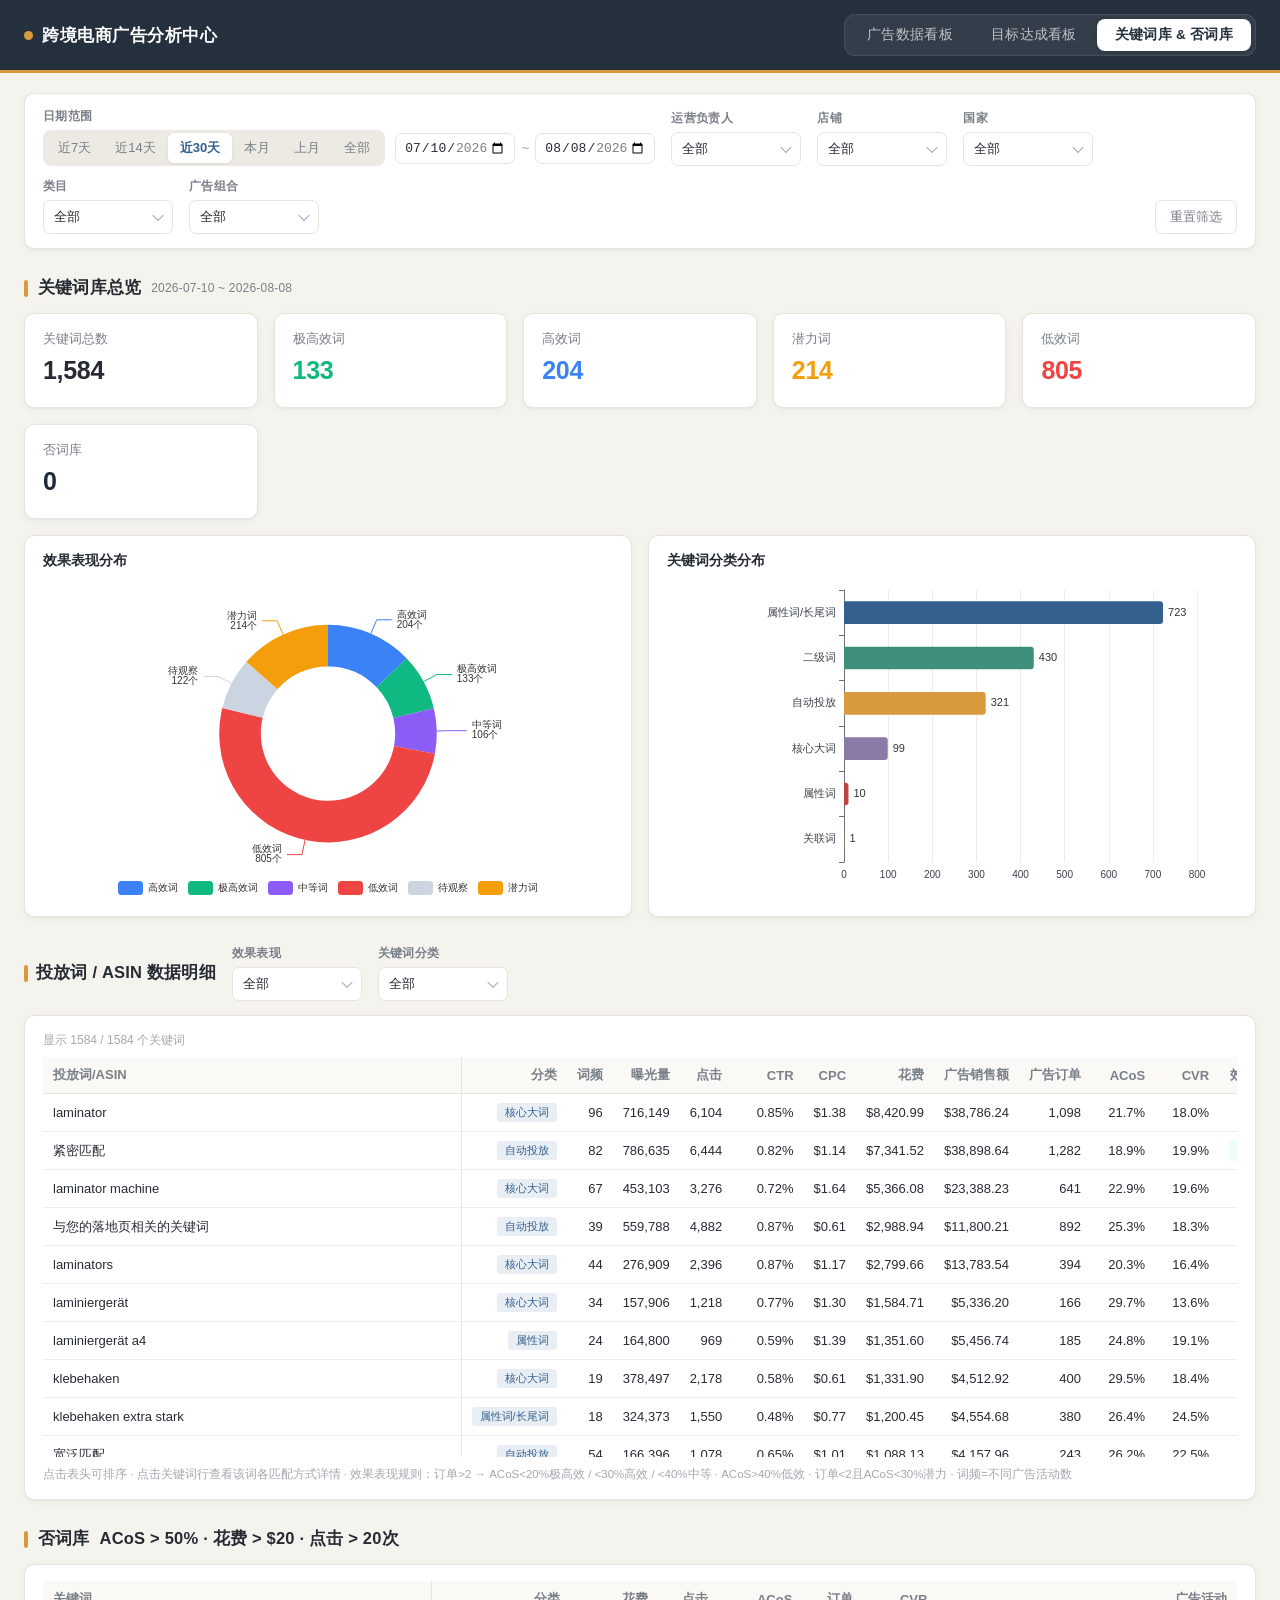
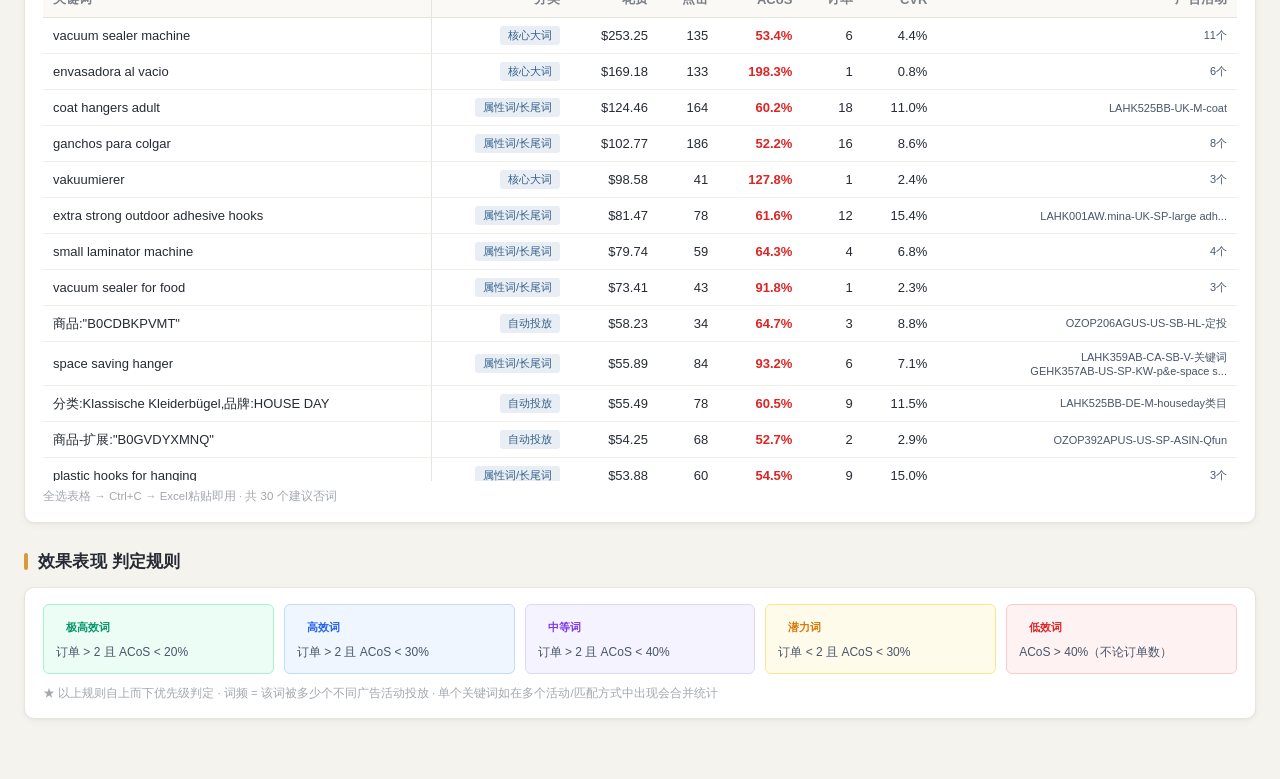
==== llm_dashboard/dashboard/keywords.html @ 5066d689 "2026-08-11d3: 添加广告活动展示+点击复制+否词库联动" ====
<!DOCTYPE html>
<html lang="zh-CN">
<head>
<meta charset="UTF-8">
<meta name="viewport" content="width=device-width, initial-scale=1.0">
<title>关键词库 & 否词库 · 跨境电商广告分析</title>
<link rel="stylesheet" href="assets/common.css?v=20260811">
<style>
  .kpi-good .k-value { color: #10b981; }
  .kpi-ok .k-value { color: #3b82f6; }
  .kpi-warn .k-value { color: #f59e0b; }
  .kpi-bad .k-value { color: #ef4444; }
  .kpi-neg .k-value { color: #1e293b; }
  .k-sub { font-size: 11px; color: #a3a8ae; margin-top: 2px; }
  .cls-tag { display: inline-block; padding: 2px 8px; font-size: 11px; border-radius: 3px; background: #e9eef4; color: #33608c; font-weight: 500; }
  .tag-sm { display: inline-block; padding: 3px 10px; font-size: 11px; border-radius: 3px; font-weight: 600; white-space: nowrap; }
  .tag-sm.r-star { background: #ecfdf5; color: #059669; }
  .tag-sm.r-good { background: #eff6ff; color: #2563eb; }
  .tag-sm.r-ok { background: #f5f3ff; color: #7c3aed; }
  .tag-sm.r-potential { background: #fffbeb; color: #d97706; }
  .tag-sm.r-waste { background: #fef2f2; color: #dc2626; }
  .tag-sm.r-normal { background: #f8fafc; color: #64748b; }
  .tag-sm.r-watch { background: #f1f5f9; color: #94a3b8; }
  .tag-sm.r-neg { background: #1e293b; color: #f8fafc; }
  .neg-item { display: flex; align-items: center; gap: 12px; padding: 10px 14px; background: #fef2f2; border-radius: 6px; margin-bottom: 6px; border: 1px solid #fecaca; flex-wrap: wrap; }
  .neg-kw { font-weight: 600; min-width: 160px; font-size: 13px; }
  .neg-info { color: #7a8089; font-size: 12px; flex: 1; }
  .btn-add-neg { padding: 4px 14px; border: 1px solid #dc2626; background: #fff; color: #dc2626; border-radius: 4px; cursor: pointer; font-size: 12px; font-weight: 500; white-space: nowrap; }
  .btn-add-neg:hover { background: #dc2626; color: #fff; }
  .neg-added-tag { display: inline-flex; align-items: center; gap: 4px; padding: 4px 10px; background: #1e293b; color: #fff; border-radius: 4px; margin: 3px; font-size: 12px; }
  .btn-rm-neg { background: none; border: none; color: #94a3b8; cursor: pointer; font-size: 14px; padding: 0 2px; line-height: 1; }
  .btn-rm-neg:hover { color: #ef4444; }
  .tbl-info { font-size: 12px; color: #a3a8ae; margin-bottom: 8px; }
  .text-right { text-align: right; }
  .dim { font-weight: 500; }
  #tbl-kw tbody tr { cursor: pointer; transition: background .15s; }
  #tbl-kw tbody tr:hover { background: #eff6ff; }
  #tbl-kw tbody tr.selected { background: #dbeafe; outline: 2px solid #3b82f6; outline-offset: -2px; }
  #neg-list tbody tr { cursor: pointer; transition: background .15s; }
  #neg-list tbody tr:hover { background: #eff6ff; }
  #neg-list tbody tr.selected { background: #dbeafe; outline: 2px solid #3b82f6; outline-offset: -2px; }
  .mt-row td { font-size: 12px; }
</style>
</head>
<body>
<header class="topbar">
  <div class="logo"><span class="dot"></span>跨境电商广告分析中心</div>
  <nav>
    <a href="index.html">广告数据看板</a>
    <a href="target.html">目标达成看板</a>
    <a class="active" href="keywords.html">关键词库 & 否词库</a>
  </nav>
</header>

<div class="page">
  <!-- 筛选栏 -->
  <div class="filterbar" id="filterbar">
    <div class="f-item" style="min-width:340px">
      <label>日期范围</label>
      <div id="f-date" style="display:flex;gap:10px;flex-wrap:wrap;align-items:center"></div>
    </div>
    <div class="f-item"><label>运营负责人</label><div id="f-owner"></div></div>
    <div class="f-item"><label>店铺</label><div id="f-shop"></div></div>
    <div class="f-item"><label>国家</label><div id="f-country"></div></div>
    <div class="f-item"><label>类目</label><div id="f-cat"></div></div>
    <div class="f-item"><label>广告组合</label><div id="f-port"></div></div>
    <div class="f-actions"><button class="btn-reset" id="btn-reset">重置筛选</button></div>
  </div>

  <!-- KPI卡片 -->
  <div class="sec-title"><span class="bar"></span>关键词库总览 <span class="sub" id="range-label"></span></div>
  <div class="grid g-kpi" id="kpi-row"></div>

  <!-- 图表 -->
  <div class="grid g-2" style="margin-top:16px">
    <div class="card"><h3>效果表现分布</h3><div id="ch-effect-pie" class="chart"></div></div>
    <div class="card"><h3>关键词分类分布</h3><div id="ch-class-bar" class="chart"></div></div>
  </div>

  <!-- 关键词主表格 + 联动详情 -->
  <div class="sec-title" style="display:flex;align-items:center;gap:16px;flex-wrap:wrap">
    <span style="display:flex;align-items:center;gap:8px"><span class="bar"></span>投放词 / ASIN 数据明细</span>
    <div class="f-item" style="min-width:auto"><label>效果表现</label><div id="f-effect-inline"></div></div>
    <div class="f-item" style="min-width:auto"><label>关键词分类</label><div id="f-class-inline"></div></div>
  </div>
  <div class="card">
    <div class="tbl-info" id="tbl-info"></div>
    <div class="tbl-wrap" style="max-height:400px;overflow-y:auto">
      <table class="tbl" id="tbl-kw"></table>
    </div>
    <div class="footnote">点击表头可排序 · 点击关键词行查看该词各匹配方式详情 · 效果表现规则：订单>2 → ACoS<20%极高效 / <30%高效 / <40%中等 · ACoS>40%低效 · 订单<2且ACoS<30%潜力 · 词频=不同广告活动数</div>
  </div>
  <div class="card" id="kw-detail-panel" style="margin-top:12px;display:none">
    <div class="empty-tip">点击上方表格中的关键词查看该词在不同匹配方式下的表现</div>
  </div>

  <!-- 否词库 -->
  <div class="sec-title"><span class="bar"></span>否词库 <span class="hint">ACoS > 50% · 花费 > $20 · 点击 > 20次</span></div>
  <div class="card">
    <div id="neg-list"></div>
  </div>

  <!-- 效果评级规则说明 -->
  <div class="sec-title"><span class="bar"></span>效果表现 判定规则</div>
  <div class="card">
    <div style="display:flex;flex-wrap:wrap;gap:10px">
      <div style="flex:1;min-width:180px;padding:12px;background:#ecfdf5;border-radius:6px;border:1px solid #a7f3d0">
        <span class="tag-sm r-star">极高效词</span>
        <div style="margin-top:6px;font-size:12px;color:#475569">订单 &gt; 2 且 ACoS &lt; 20%</div>
      </div>
      <div style="flex:1;min-width:180px;padding:12px;background:#eff6ff;border-radius:6px;border:1px solid #bfdbfe">
        <span class="tag-sm r-good">高效词</span>
        <div style="margin-top:6px;font-size:12px;color:#475569">订单 &gt; 2 且 ACoS &lt; 30%</div>
      </div>
      <div style="flex:1;min-width:180px;padding:12px;background:#f5f3ff;border-radius:6px;border:1px solid #ddd6fe">
        <span class="tag-sm r-ok">中等词</span>
        <div style="margin-top:6px;font-size:12px;color:#475569">订单 &gt; 2 且 ACoS &lt; 40%</div>
      </div>
      <div style="flex:1;min-width:180px;padding:12px;background:#fffbeb;border-radius:6px;border:1px solid #fde68a">
        <span class="tag-sm r-potential">潜力词</span>
        <div style="margin-top:6px;font-size:12px;color:#475569">订单 &lt; 2 且 ACoS &lt; 30%</div>
      </div>
      <div style="flex:1;min-width:180px;padding:12px;background:#fef2f2;border-radius:6px;border:1px solid #fecaca">
        <span class="tag-sm r-waste">低效词</span>
        <div style="margin-top:6px;font-size:12px;color:#475569">ACoS &gt; 40%（不论订单数）</div>
      </div>
    </div>
    <div class="footnote" style="margin-top:10px">★ 以上规则自上而下优先级判定 · 词频 = 该词被多少个不同广告活动投放 · 单个关键词如在多个活动/匹配方式中出现会合并统计</div>
  </div>
</div>

<script src="assets/echarts.min.js"></script>
<script src="data/kw_data.js?v=20260811"></script>
<script src="data/kw_classify.js?v=20260811"></script>
<script src="assets/common.js?v=20260811"></script>
<script src="assets/keywords.js?v=20260811"></script>
</body>
</html>
---- llm_dashboard/dashboard/assets/common.css ----
/* ================= 跨境电商广告看板 公共样式（编辑风格配色 v2） ================= */
:root {
  --bg: #f4f3ee;            /* 暖纸色背景 */
  --card: #ffffff;
  --text: #262b33;          /* 墨色正文 */
  --text-2: #7a8089;
  --line: #e7e4dc;          /* 暖灰分隔线 */
  --primary: #33608c;       /* 墨蓝主色 */
  --primary-soft: #e9eef4;
  --teal: #3f8f7d;
  --orange: #d99a3d;
  --red: #c0453e;
  --green: #3a8f6c;
  --purple: #8a7aa8;        /* 灰紫（弱化使用） */
  --ink: #24303d;           /* 顶栏深墨蓝 */
  --shadow: 0 1px 2px rgba(38, 43, 51, .04), 0 2px 8px rgba(38, 43, 51, .04);
  --radius: 10px;
  font-size: 14px;
}
* { box-sizing: border-box; margin: 0; padding: 0; }
html, body { background: var(--bg); color: var(--text);
  font-family: "PingFang SC", "Microsoft YaHei", "Segoe UI", -apple-system, sans-serif; }

/* ---------- 顶部导航 ---------- */
.topbar {
  position: sticky; top: 0; z-index: 100;
  background: var(--ink);
  color: #fff; padding: 14px 24px;
  display: flex; align-items: center; gap: 18px; flex-wrap: wrap;
  border-bottom: 3px solid var(--orange);
}
.topbar .logo { font-size: 17px; font-weight: 700; letter-spacing: .5px; display:flex; align-items:center; gap:9px;}
.topbar .logo .dot { width:9px; height:9px; border-radius:50%; background: var(--orange); }
.topbar nav {
  display: flex; align-items: center; gap: 2px; margin-left: auto;
  background: rgba(255,255,255,.07); padding: 4px; border-radius: 11px;
  border: 1px solid rgba(255,255,255,.08);
}
.topbar nav a {
  color: rgba(255,255,255,.68); text-decoration: none; padding: 7px 18px;
  border-radius: 8px; font-weight: 500; transition: .2s; font-size: 13.5px;
  letter-spacing: .3px; white-space: nowrap;
}
.topbar nav a:hover { background: rgba(255,255,255,.12); color:#fff; }
.topbar nav a.active {
  background: #fff; color: var(--ink); font-weight: 600;
  box-shadow: 0 1px 4px rgba(0,0,0,.14);
}
.topbar nav a.active:hover { background:#fff; color: var(--ink); }

.page { max-width: 1440px; margin: 0 auto; padding: 20px 24px 60px; }

/* ---------- 筛选栏 ---------- */
.filterbar {
  background: var(--card); border-radius: var(--radius);
  border: 1px solid var(--line); box-shadow: var(--shadow);
  padding: 14px 18px; margin-bottom: 18px;
  display: flex; flex-wrap: wrap; gap: 12px 16px; align-items: flex-end;
  position: relative; z-index: 50;
}
.f-item { display: flex; flex-direction: column; gap: 5px; min-width: 130px; }
.f-item > label { font-size: 12px; color: var(--text-2); font-weight: 600; letter-spacing: .3px; }
.f-actions { margin-left: auto; display:flex; gap:8px; align-items:flex-end; }
.btn-reset {
  border: 1px solid var(--line); background: #fff; color: var(--text-2);
  padding: 7px 14px; border-radius: 7px; cursor: pointer; font-size: 13px; transition:.15s;
}
.btn-reset:hover { color: var(--primary); border-color: var(--primary); }

/* 日期段按钮 */
.seg { display: flex; background: #eceae3; border-radius: 8px; padding: 3px; flex-wrap: wrap; }
.seg button {
  border: 0; background: transparent; padding: 6px 12px; border-radius: 6px;
  cursor: pointer; font-size: 13px; color: var(--text-2); white-space: nowrap; transition:.15s;
}
.seg button.on { background: #fff; color: var(--primary); font-weight: 600; box-shadow: 0 1px 3px rgba(38,43,51,.10); }
.date-inputs { display: flex; align-items: center; gap: 6px; }
.date-inputs input[type="date"] {
  border: 1px solid var(--line); border-radius: 7px; padding: 6px 8px;
  font-size: 13px; color: var(--text); background: #fff; outline: none;
}
.date-inputs input[type="date"]:focus { border-color: var(--primary); }

/* 多选下拉 */
.msel { position: relative; }
.msel-btn {
  border: 1px solid var(--line); background: #fff; border-radius: 7px;
  padding: 7px 30px 7px 10px; font-size: 13px; cursor: pointer; min-width: 130px;
  max-width: 210px; text-align: left; color: var(--text);
  white-space: nowrap; overflow: hidden; text-overflow: ellipsis; position: relative;
}
.msel-btn::after {
  content: ""; position: absolute; right: 10px; top: 50%;
  width: 7px; height: 7px; border-right: 1.6px solid #a3a8ae; border-bottom: 1.6px solid #a3a8ae;
  transform: translateY(-70%) rotate(45deg); transition: .2s;
}
.msel.open .msel-btn { border-color: var(--primary); box-shadow: 0 0 0 3px rgba(51,96,140,.12); }
.msel.open .msel-btn::after { transform: translateY(-30%) rotate(-135deg); }
.msel-panel {
  display: none; position: absolute; top: calc(100% + 6px); left: 0; z-index: 200;
  background: #fff; border: 1px solid var(--line); border-radius: 9px;
  box-shadow: 0 8px 28px rgba(38,43,51,.13); min-width: 210px; max-height: 300px;
  overflow: auto; padding: 6px;
}
.msel.open .msel-panel { display: block; }
.msel-tools { display: flex; gap: 6px; padding: 4px 6px 8px; border-bottom: 1px solid var(--line); margin-bottom: 4px;}
.msel-tools a { font-size: 12px; color: var(--primary); cursor: pointer; text-decoration:none; }
.msel-search { width:100%; border:1px solid var(--line); border-radius:6px; padding:5px 8px; font-size:12px; margin-bottom:6px; outline:none;}
.msel-opt {
  display: flex; align-items: center; gap: 8px; padding: 6px 8px; border-radius: 6px;
  cursor: pointer; font-size: 13px; user-select: none;
}
.msel-opt:hover { background: var(--primary-soft); }
.msel-opt input { accent-color: var(--primary); cursor:pointer; }
.msel-opt .cnt { margin-left:auto; color:#b3b6ae; font-size:11px; }

/* ---------- 区块 ---------- */
.sec-title {
  display: flex; align-items: center; gap: 10px; margin: 28px 0 14px;
  font-size: 16.5px; font-weight: 700; letter-spacing: .2px;
}
.sec-title .bar { width: 4px; height: 17px; border-radius: 2px; background: var(--orange); }
.sec-title .sub { font-size: 12px; color: var(--text-2); font-weight: 400; }

.grid { display: grid; gap: 16px; }
.g-kpi { grid-template-columns: repeat(auto-fit, minmax(210px, 1fr)); }
.g-2 { grid-template-columns: repeat(auto-fit, minmax(420px, 1fr)); }
@media (max-width: 560px) { .g-2 { grid-template-columns: 1fr; } }

.card {
  background: var(--card); border-radius: var(--radius);
  border: 1px solid var(--line); box-shadow: var(--shadow);
  padding: 16px 18px; min-width: 0;
}
.card h3 { font-size: 14px; font-weight: 600; margin-bottom: 10px; color: var(--text); display:flex; align-items:center; gap:8px;}
.card h3 .hint { font-size: 11px; color: var(--text-2); font-weight: 400; }

/* KPI 卡 */
.kpi { position: relative; overflow: hidden; }
.kpi .k-label { font-size: 13px; color: var(--text-2); display:flex; align-items:center; gap:6px; }
.kpi .k-value { font-size: 25px; font-weight: 700; margin: 8px 0 6px; letter-spacing:-.3px;
  font-variant-numeric: tabular-nums; }
.kpi .k-delta { font-size: 12px; display: flex; align-items: center; gap: 5px; color: var(--text-2); flex-wrap:wrap;}
.kpi .k-delta b { font-weight: 600; }
.delta-up { color: var(--red); }
.delta-down { color: var(--green); }
.delta-flat { color: var(--text-2); }
.kpi .k-ico {
  position:absolute; right:14px; top:14px; width: 36px; height: 36px; border-radius: 9px;
  display: flex; align-items: center; justify-content: center; font-size: 18px;
}

.chart { width: 100%; height: 320px; }
.chart-lg { height: 380px; }
.chart-sm { height: 280px; }

/* ---------- 表格 ---------- */
.tbl-wrap { overflow-x: auto; }
table.tbl { width: 100%; border-collapse: collapse; font-size: 13px; min-width: 640px;
  font-variant-numeric: tabular-nums; }
.tbl th {
  text-align: right; padding: 9px 10px; color: var(--text-2); font-weight: 600;
  border-bottom: 1.5px solid var(--line); white-space: nowrap; background:#faf9f5;
  position: sticky; top: 0; z-index: 2;
}
.tbl th:first-child, .tbl td:first-child { text-align: left; }
/* 首列冻结：不随横向滚动 */
.tbl td:first-child {
  position: sticky; left: 0; z-index: 1; background: #fff;
  box-shadow: inset -1px 0 0 var(--line);
}
.tbl th:first-child {
  position: sticky; left: 0; z-index: 3;
  box-shadow: inset -1px 0 0 var(--line);
}
.tbl td { padding: 8px 10px; text-align: right; border-bottom: 1px solid #f0eee8; white-space: nowrap; }
.tbl tbody tr:hover { background: #f7f6f1; }
.tbl tbody tr:hover td:first-child { background: #f7f6f1; }
.tbl td.dim { font-weight: 500; }
.tbl td.wrap { white-space: normal; min-width: 220px; text-align: left; }
/* 关键词优化表：广告活动完整显示 + 点击复制 */
.tbl td.kw-act {
  text-align: left; white-space: normal;
  min-width: 200px; max-width: 300px;
  font-weight: 500; color: var(--text);
  cursor: pointer; line-height: 1.45;
  transition: background .15s, color .15s;
}
.tbl td.kw-act:hover { background: #eef4fb; color: var(--primary); }
.tbl td.kw-act.copied { background: #e2efe6; color: var(--green); }
.tbl td.kw-act .copy-flag {
  display: inline-block; margin-left: 6px; font-size: 10.5px; font-weight: 600;
  color: #fff; background: var(--green); padding: 1px 6px; border-radius: 3px; vertical-align: middle;
}
.copy-hint { font-weight: 400; color: var(--text-2); font-size: 11px; }
.tag { display:inline-block; padding: 2px 9px; border-radius: 4px; font-size: 11.5px; font-weight:600; }
.tag-red { background:#f4e3e1; color:#a63d34; }
.tag-green { background:#e2efe6; color:#2e7d5c; }
.tag-orange { background:#f6ecd4; color:#a8742a; }
.tag-blue { background:#e2eaf3; color:#33608c; }
.bar-in-cell { display:inline-block; height: 6px; border-radius: 3px; background: var(--primary); opacity:.72; vertical-align: middle; margin-right:6px;}

/* 建议列表 */
.advice { display: flex; flex-direction: column; gap: 12px; }
.advice-item {
  display: flex; gap: 12px; padding: 13px 15px; border-radius: 9px;
  background: #faf9f5; border: 1px solid #edebe3;
}
.advice-item .a-ico {
  flex: 0 0 34px; height: 34px; border-radius: 8px; display: flex;
  align-items: center; justify-content: center; font-size: 17px;
}
.advice-item .a-tit { font-weight: 600; font-size: 13.5px; margin-bottom: 3px; }
.advice-item .a-txt { font-size: 12.5px; color: var(--text-2); line-height: 1.65; }

.empty-tip { text-align:center; color:#a3a8ae; padding: 30px 0; font-size:13px; }
.footnote { color:#a3a8ae; font-size:11.5px; margin-top:8px; line-height:1.6;}

/* 预警条 */
.alert-bar { display:flex; flex-wrap:wrap; gap:8px; margin-bottom:4px; }
.alert-tag { display:inline-flex; align-items:center; gap:5px; padding:5px 12px; border-radius:5px; font-size:12.5px; font-weight:500; line-height:1.4; }
.alert-tag.danger { background:#fdf0ee; color:#b33a2e; border:1px solid #f5d5d0; }
.alert-tag.warning { background:#fef7eb; color:#a67128; border:1px solid #fbe4bc; }
.alert-tag.dot { padding-left: 8px; }
.alert-tag .a-dot { width:7px; height:7px; border-radius:50%; flex-shrink:0; }
.alert-tag .a-dot.rd { background:#c0453e; }
.alert-tag .a-dot.yl { background:#d99a3d; }

/* 预警表格风险标签 */
.tag-sm { display:inline-block; padding:2px 8px; font-size:11px; border-radius:3px; font-weight:600; }
.tag-sm.r3 { background:#fdf0ee; color:#b33a2e; }
.tag-sm.r2 { background:#fef7eb; color:#a67128; }
.tag-sm.r1 { background:#edf4f0; color:#2c6e50; }

/* 表格单元格着色 */
.td-neg { color: var(--red); font-weight: 500; }
.td-pos { color: var(--orange); font-weight: 500; }
.td-acos-hi { color: var(--red); font-weight: 600; }
.td-acos-md { color: var(--orange); font-weight: 500; }

/* 进度环/进度条 */
.prog-wrap { display:flex; align-items:center; gap:8px; }
.prog { flex:1; height: 8px; background: #edeae3; border-radius: 4px; overflow: hidden; }
.prog > i { display: block; height: 100%; border-radius: 4px; background: var(--primary); transition: width .4s; }
.prog > i.warn { background: var(--red); }
.prog > i.good { background: var(--green); }

@media (max-width: 768px) {
  .page { padding: 14px 12px 50px; }
  .topbar { padding: 12px 14px; }
  .filterbar { padding: 12px; }
  .f-item { min-width: 46%; flex: 1; }
  .chart { height: 260px; }
  .chart-lg { height: 300px; }
  .kpi .k-value { font-size: 22px; }
}
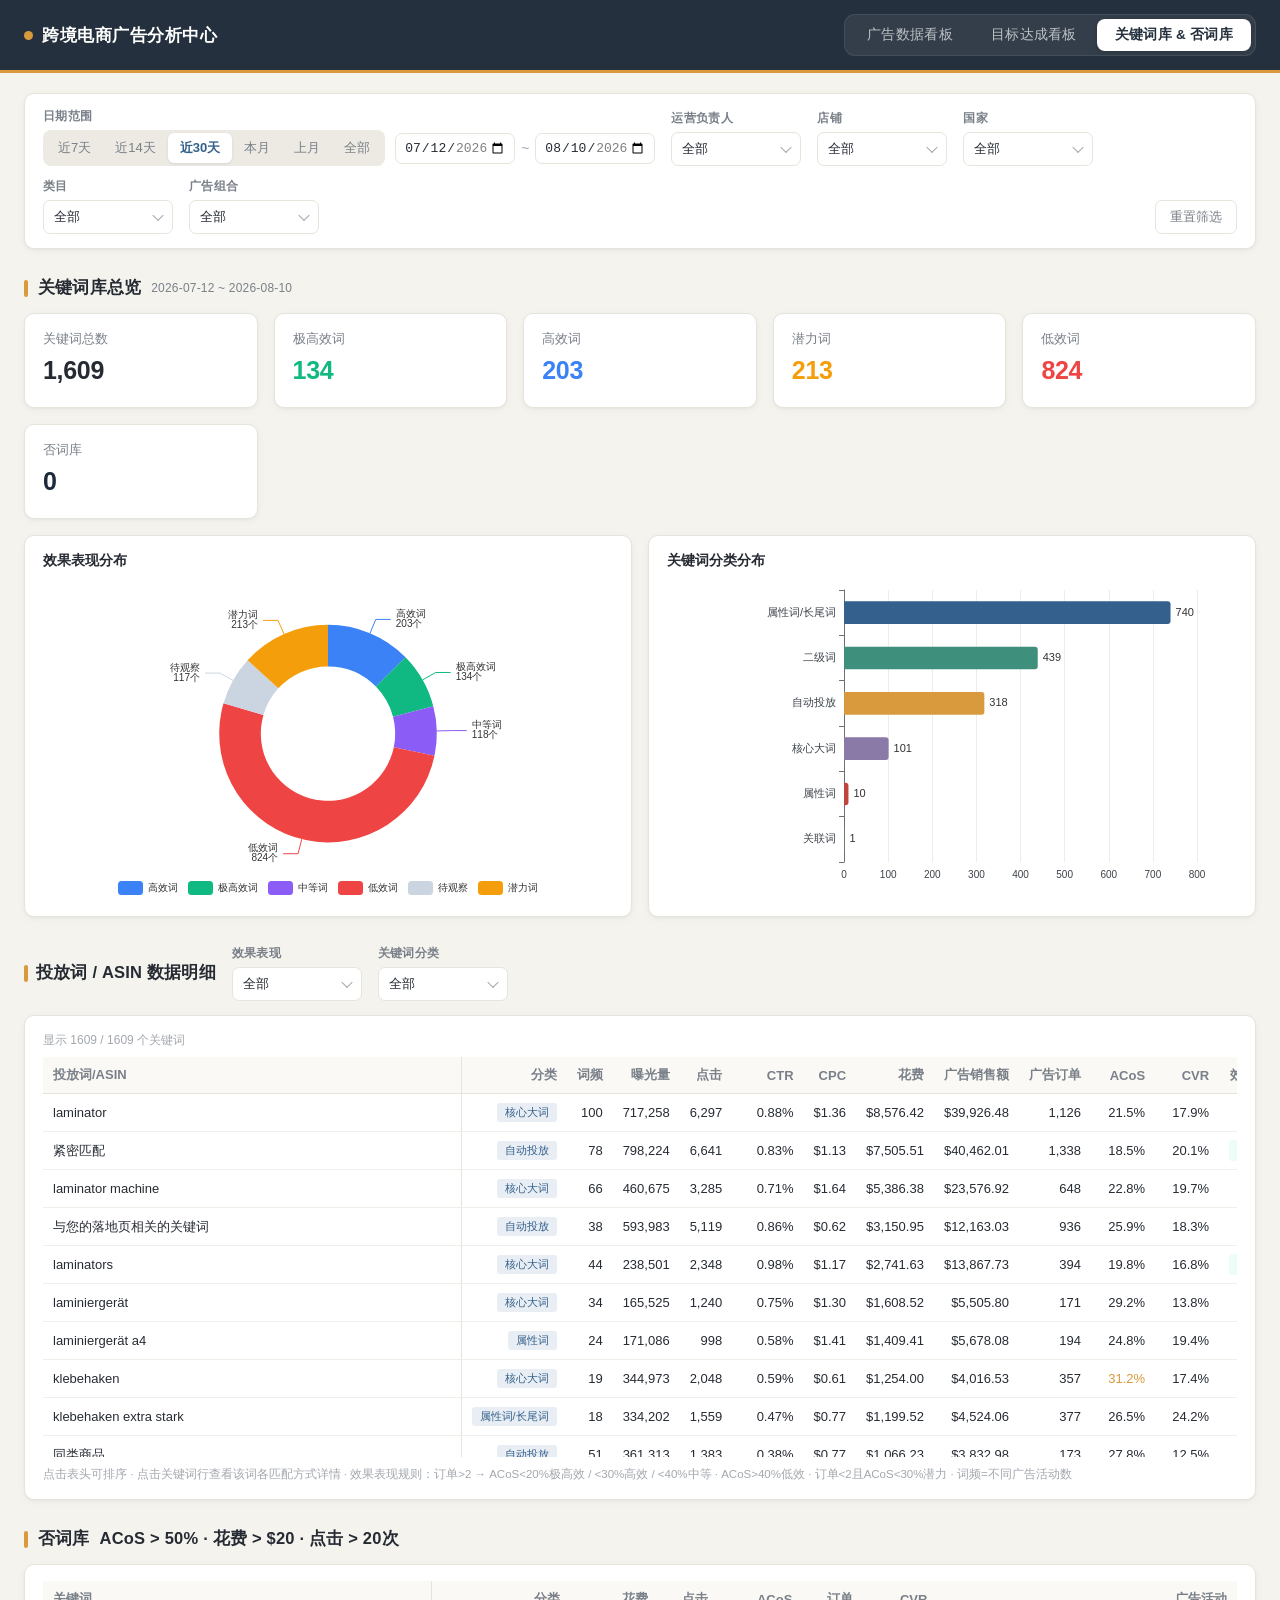
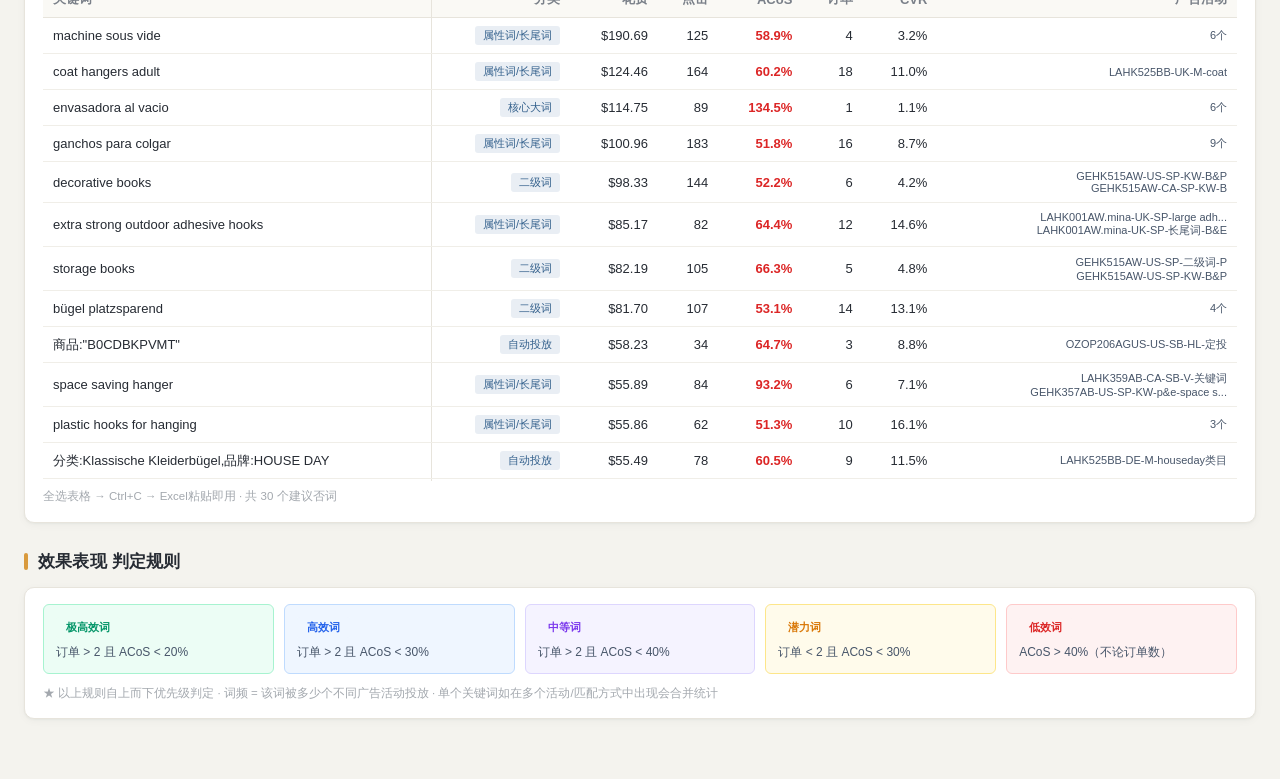
==== commit 1821140c: "2026-08-12: 数据刷新至08-10(61K行)+skill加入keywords.html+bump脚本覆盖三看板" ====
--- a/llm_dashboard/dashboard/keywords.html
+++ b/llm_dashboard/dashboard/keywords.html
@@ -130,9 +130,9 @@
 </div>
 
 <script src="assets/echarts.min.js"></script>
-<script src="data/kw_data.js?v=20260811"></script>
-<script src="data/kw_classify.js?v=20260811"></script>
-<script src="assets/common.js?v=20260811"></script>
-<script src="assets/keywords.js?v=20260811"></script>
+<script src="data/kw_data.js?v=20260812"></script>
+<script src="data/kw_classify.js?v=20260812"></script>
+<script src="assets/common.js?v=20260812"></script>
+<script src="assets/keywords.js?v=20260812"></script>
 </body>
 </html>
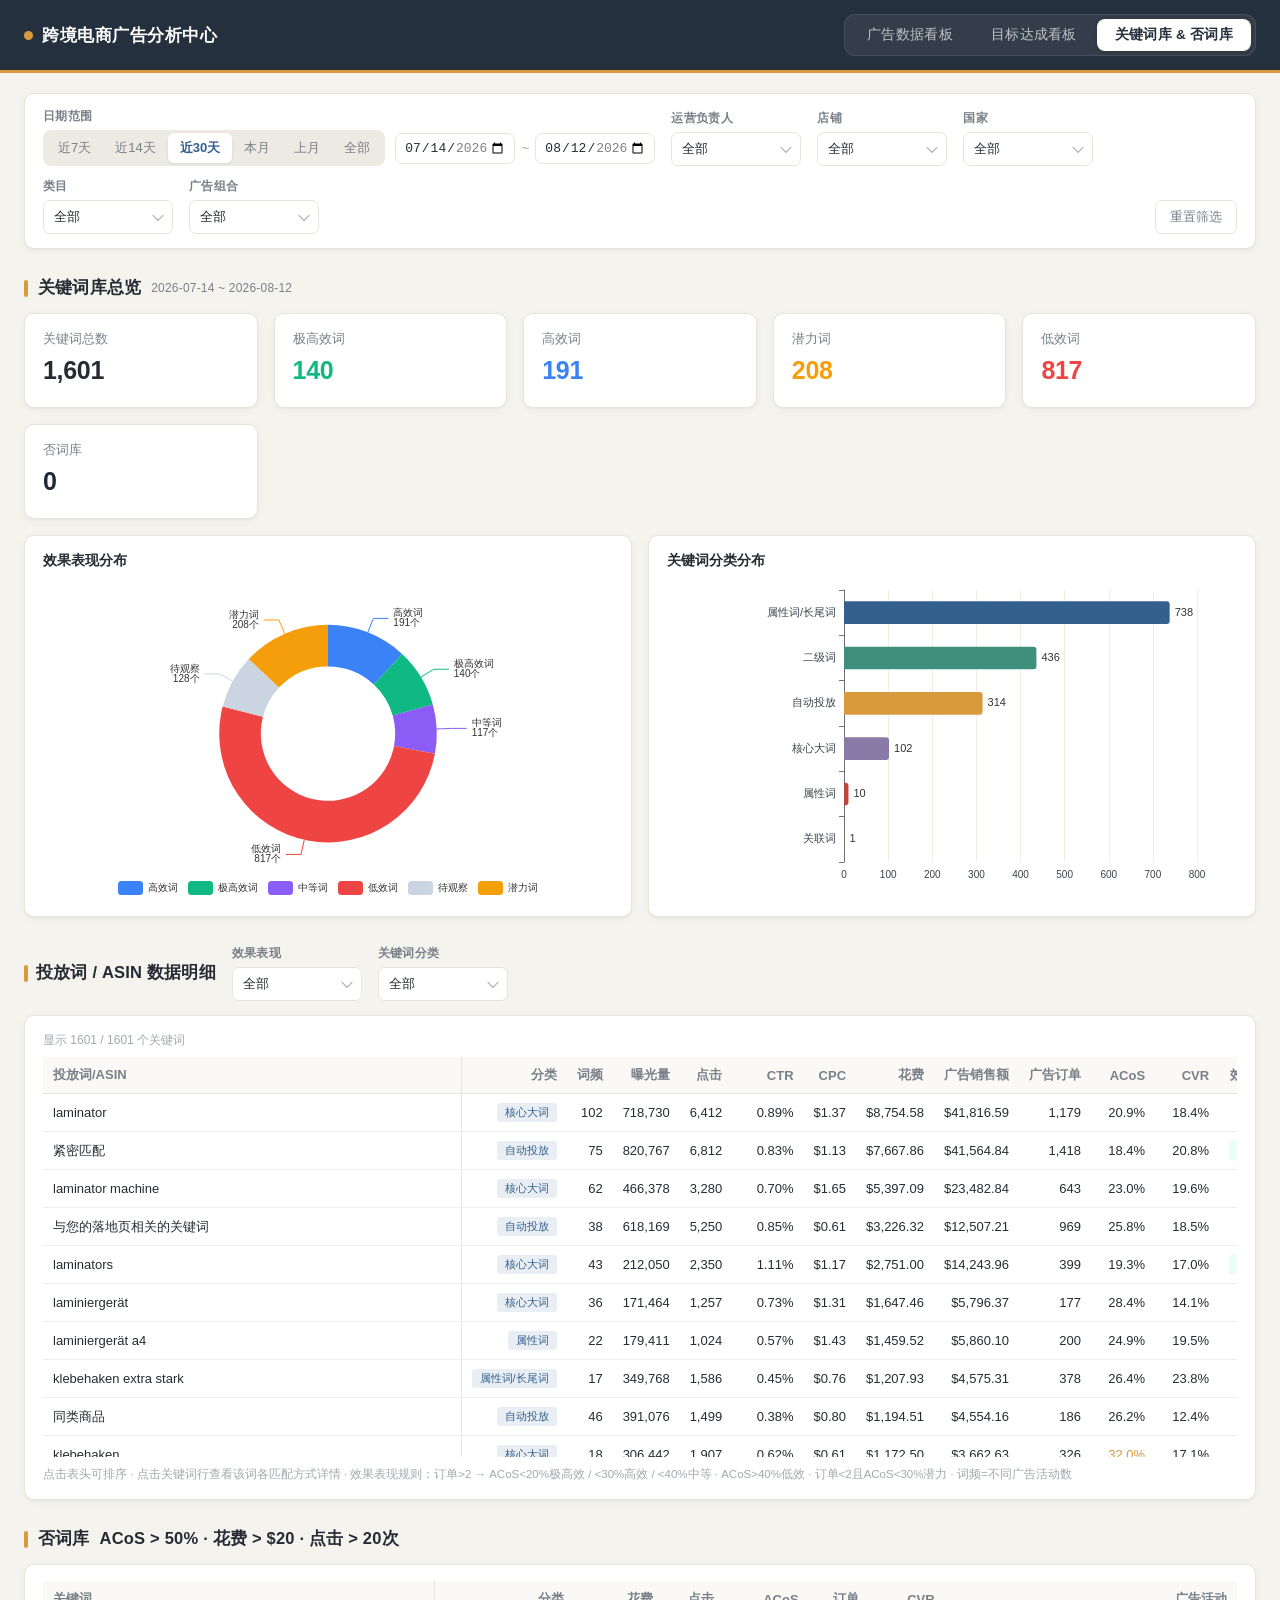
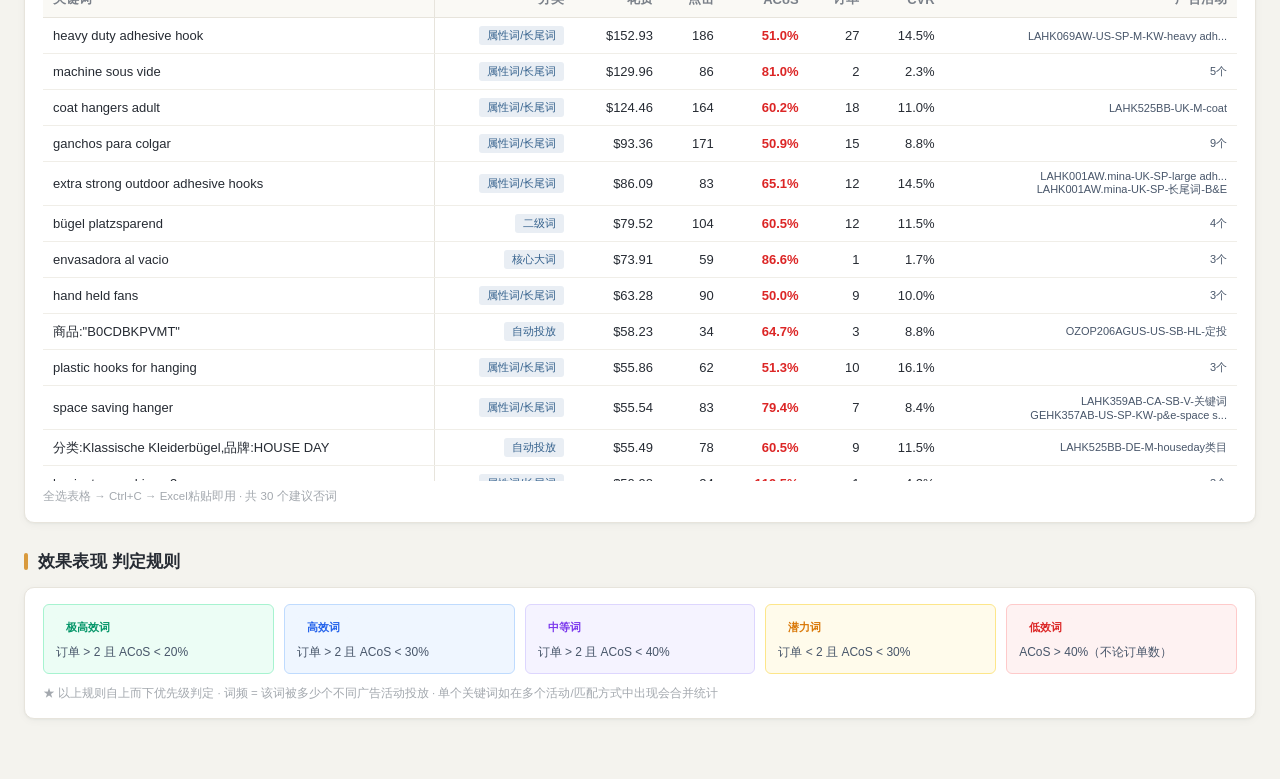
==== commit 94904b31: "2026-08-14: 数据刷新(SB数据并入, kw 63K行 日期06-01~08-12)+bump ?v=20260814d1" ====
--- a/llm_dashboard/dashboard/keywords.html
+++ b/llm_dashboard/dashboard/keywords.html
@@ -4,7 +4,7 @@
 <meta charset="UTF-8">
 <meta name="viewport" content="width=device-width, initial-scale=1.0">
 <title>关键词库 & 否词库 · 跨境电商广告分析</title>
-<link rel="stylesheet" href="assets/common.css?v=20260811">
+<link rel="stylesheet" href="assets/common.css?v=20260814d1">
 <style>
   .kpi-good .k-value { color: #10b981; }
   .kpi-ok .k-value { color: #3b82f6; }
@@ -130,9 +130,9 @@
 </div>
 
 <script src="assets/echarts.min.js"></script>
-<script src="data/kw_data.js?v=20260812"></script>
-<script src="data/kw_classify.js?v=20260812"></script>
-<script src="assets/common.js?v=20260812"></script>
-<script src="assets/keywords.js?v=20260812"></script>
+<script src="data/kw_data.js?v=20260814d1"></script>
+<script src="data/kw_classify.js?v=20260814d1"></script>
+<script src="assets/common.js?v=20260814d1"></script>
+<script src="assets/keywords.js?v=20260814d1"></script>
 </body>
 </html>
--- a/llm_dashboard/dashboard/assets/common.css
+++ b/llm_dashboard/dashboard/assets/common.css
@@ -193,6 +193,10 @@
   color: #fff; background: var(--green); padding: 1px 6px; border-radius: 3px; vertical-align: middle;
 }
 .copy-hint { font-weight: 400; color: var(--text-2); font-size: 11px; }
+.tbl td.kw-name { cursor: pointer; transition: background .15s, color .15s; }
+.tbl td.kw-name:hover { background: #eef4fb; color: var(--primary); }
+.tbl td.kw-name.copied { background: #e2efe6; color: var(--green); }
+.tbl td.kw-name .copy-flag { display: inline-block; margin-left: 6px; font-size: 10.5px; font-weight: 600; color: #fff; background: var(--green); padding: 1px 6px; border-radius: 3px; vertical-align: middle; }
 .tag { display:inline-block; padding: 2px 9px; border-radius: 4px; font-size: 11.5px; font-weight:600; }
 .tag-red { background:#f4e3e1; color:#a63d34; }
 .tag-green { background:#e2efe6; color:#2e7d5c; }
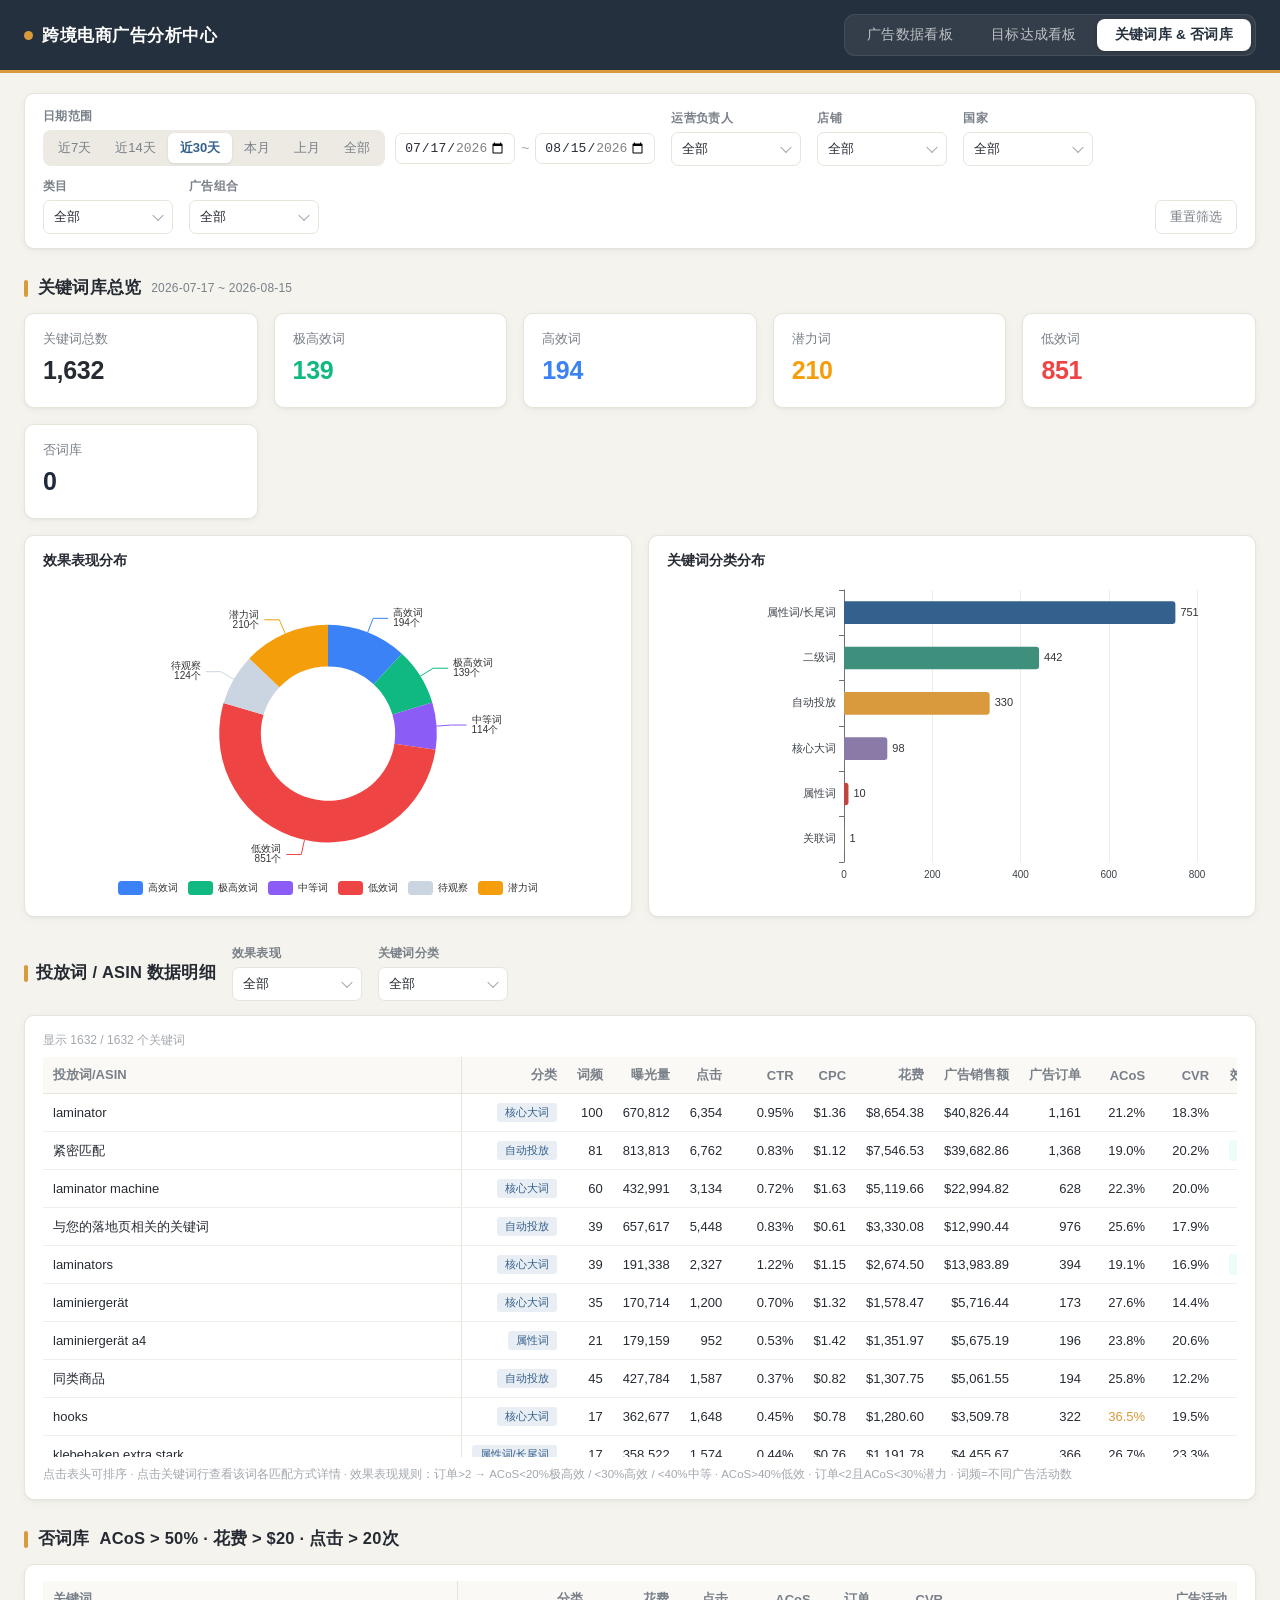
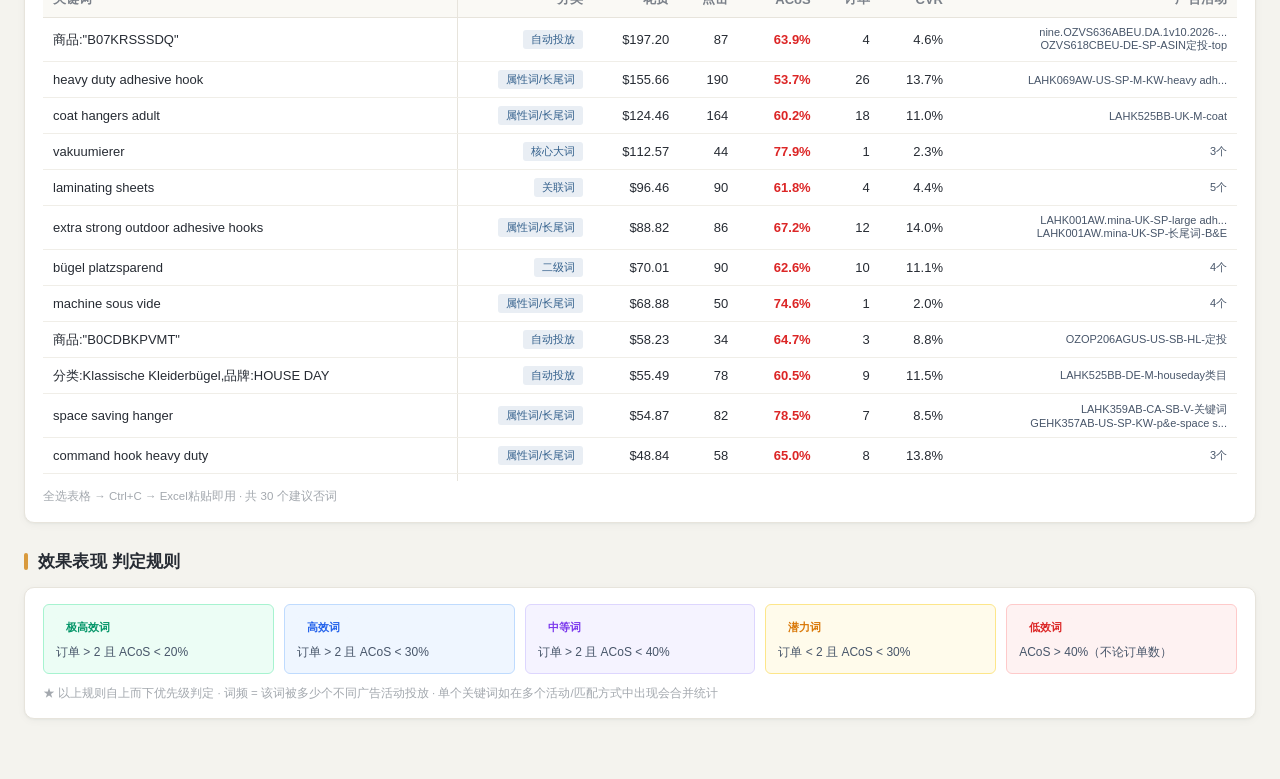
==== commit 12b4d5cc: "feat(dashboard): 板块六关键词按广告活动分组+筛选器，更新数据至08-15 v20260817d1" ====
--- a/llm_dashboard/dashboard/keywords.html
+++ b/llm_dashboard/dashboard/keywords.html
@@ -4,7 +4,7 @@
 <meta charset="UTF-8">
 <meta name="viewport" content="width=device-width, initial-scale=1.0">
 <title>关键词库 & 否词库 · 跨境电商广告分析</title>
-<link rel="stylesheet" href="assets/common.css?v=20260814d1">
+<link rel="stylesheet" href="assets/common.css?v=20260817d1">
 <style>
   .kpi-good .k-value { color: #10b981; }
   .kpi-ok .k-value { color: #3b82f6; }
@@ -130,9 +130,9 @@
 </div>
 
 <script src="assets/echarts.min.js"></script>
-<script src="data/kw_data.js?v=20260814d1"></script>
-<script src="data/kw_classify.js?v=20260814d1"></script>
-<script src="assets/common.js?v=20260814d1"></script>
-<script src="assets/keywords.js?v=20260814d1"></script>
+<script src="data/kw_data.js?v=20260817d1"></script>
+<script src="data/kw_classify.js?v=20260817d1"></script>
+<script src="assets/common.js?v=20260817d1"></script>
+<script src="assets/keywords.js?v=20260817d1"></script>
 </body>
 </html>
--- a/llm_dashboard/dashboard/assets/common.css
+++ b/llm_dashboard/dashboard/assets/common.css
@@ -197,6 +197,9 @@
 .tbl td.kw-name:hover { background: #eef4fb; color: var(--primary); }
 .tbl td.kw-name.copied { background: #e2efe6; color: var(--green); }
 .tbl td.kw-name .copy-flag { display: inline-block; margin-left: 6px; font-size: 10.5px; font-weight: 600; color: #fff; background: var(--green); padding: 1px 6px; border-radius: 3px; vertical-align: middle; }
+/* 关键词表：广告活动分组分隔线 */
+.tbl tbody tr.kw-grp td { border-top: 2px solid #c5c1b6; }
+.tbl tbody tr.kw-grp td:first-child { box-shadow: inset -1px 0 0 var(--line), inset 0 2px 0 #c5c1b6; }
 .tag { display:inline-block; padding: 2px 9px; border-radius: 4px; font-size: 11.5px; font-weight:600; }
 .tag-red { background:#f4e3e1; color:#a63d34; }
 .tag-green { background:#e2efe6; color:#2e7d5c; }
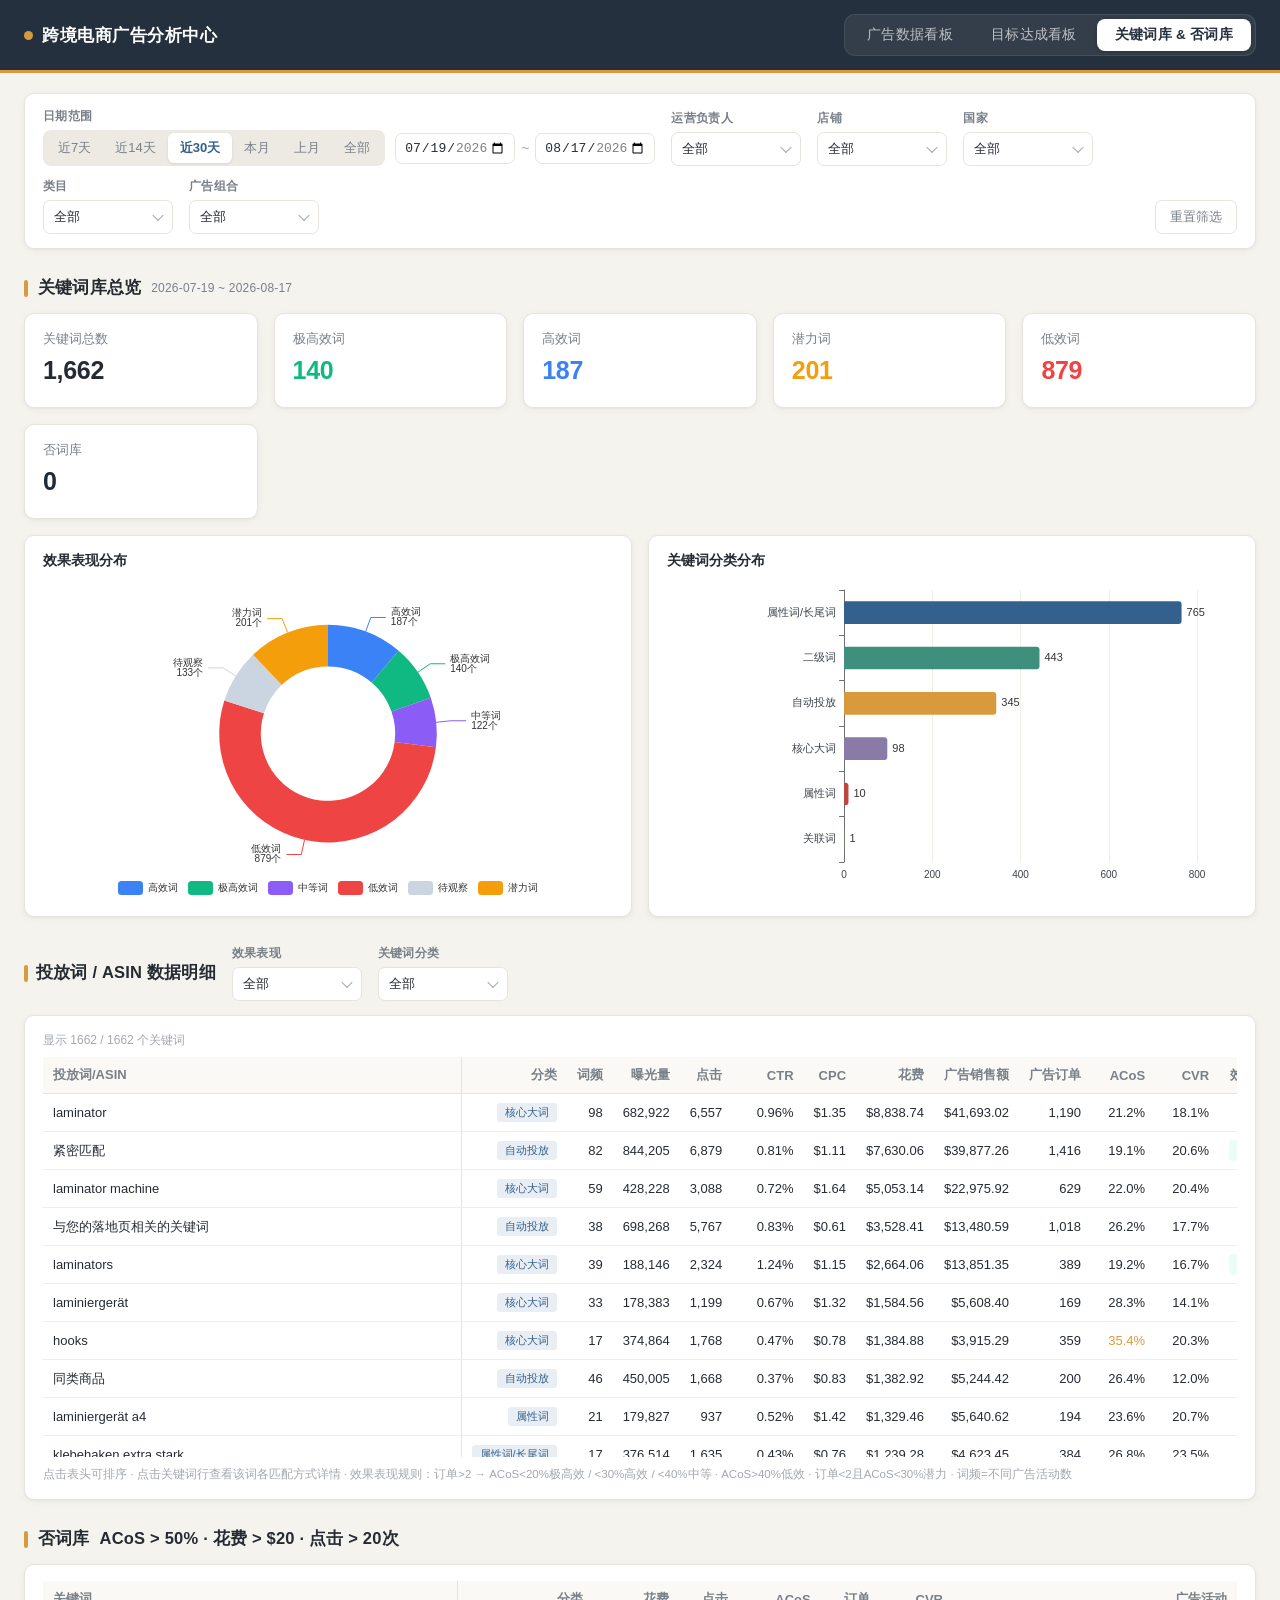
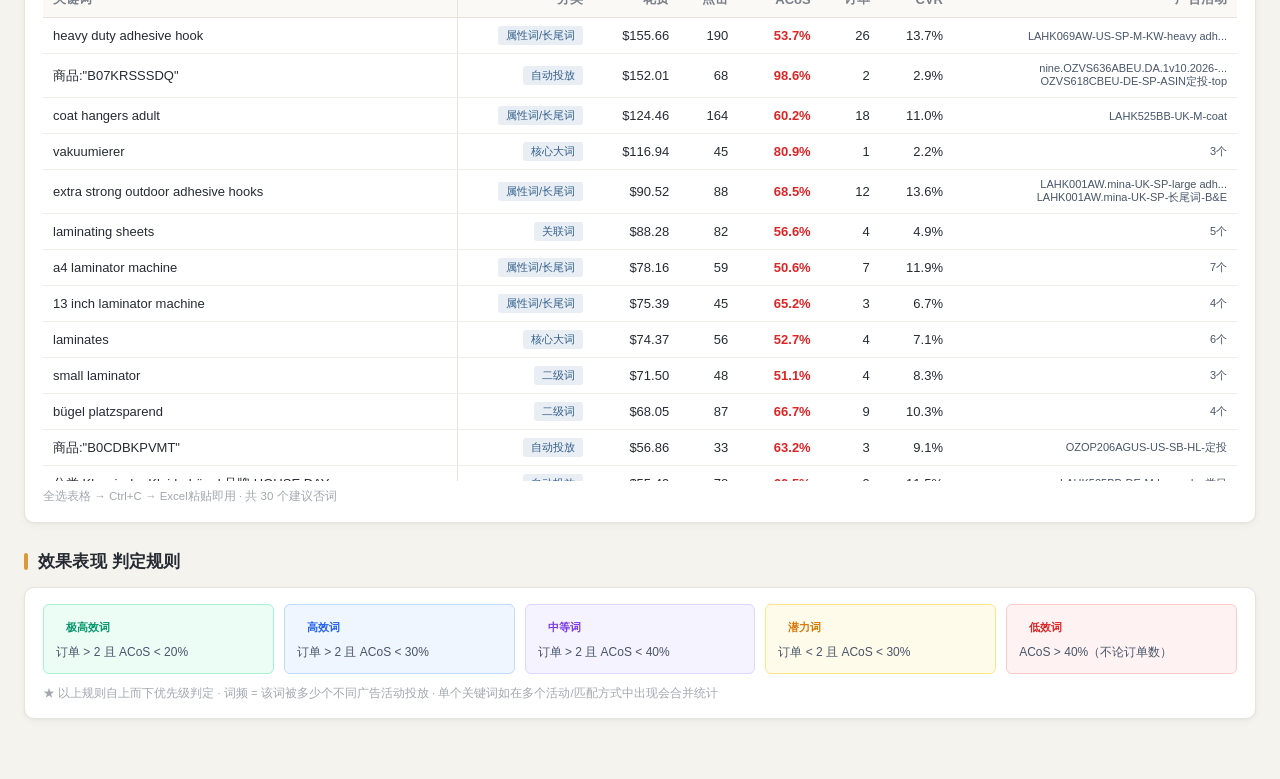
==== commit 26c0ab33: "feat(dashboard): 更新数据至08-17，版本号 v20260819d1" ====
--- a/llm_dashboard/dashboard/keywords.html
+++ b/llm_dashboard/dashboard/keywords.html
@@ -4,7 +4,7 @@
 <meta charset="UTF-8">
 <meta name="viewport" content="width=device-width, initial-scale=1.0">
 <title>关键词库 & 否词库 · 跨境电商广告分析</title>
-<link rel="stylesheet" href="assets/common.css?v=20260817d1">
+<link rel="stylesheet" href="assets/common.css?v=20260819d1">
 <style>
   .kpi-good .k-value { color: #10b981; }
   .kpi-ok .k-value { color: #3b82f6; }
@@ -130,9 +130,9 @@
 </div>
 
 <script src="assets/echarts.min.js"></script>
-<script src="data/kw_data.js?v=20260817d1"></script>
-<script src="data/kw_classify.js?v=20260817d1"></script>
-<script src="assets/common.js?v=20260817d1"></script>
-<script src="assets/keywords.js?v=20260817d1"></script>
+<script src="data/kw_data.js?v=20260819d1"></script>
+<script src="data/kw_classify.js?v=20260819d1"></script>
+<script src="assets/common.js?v=20260819d1"></script>
+<script src="assets/keywords.js?v=20260819d1"></script>
 </body>
 </html>
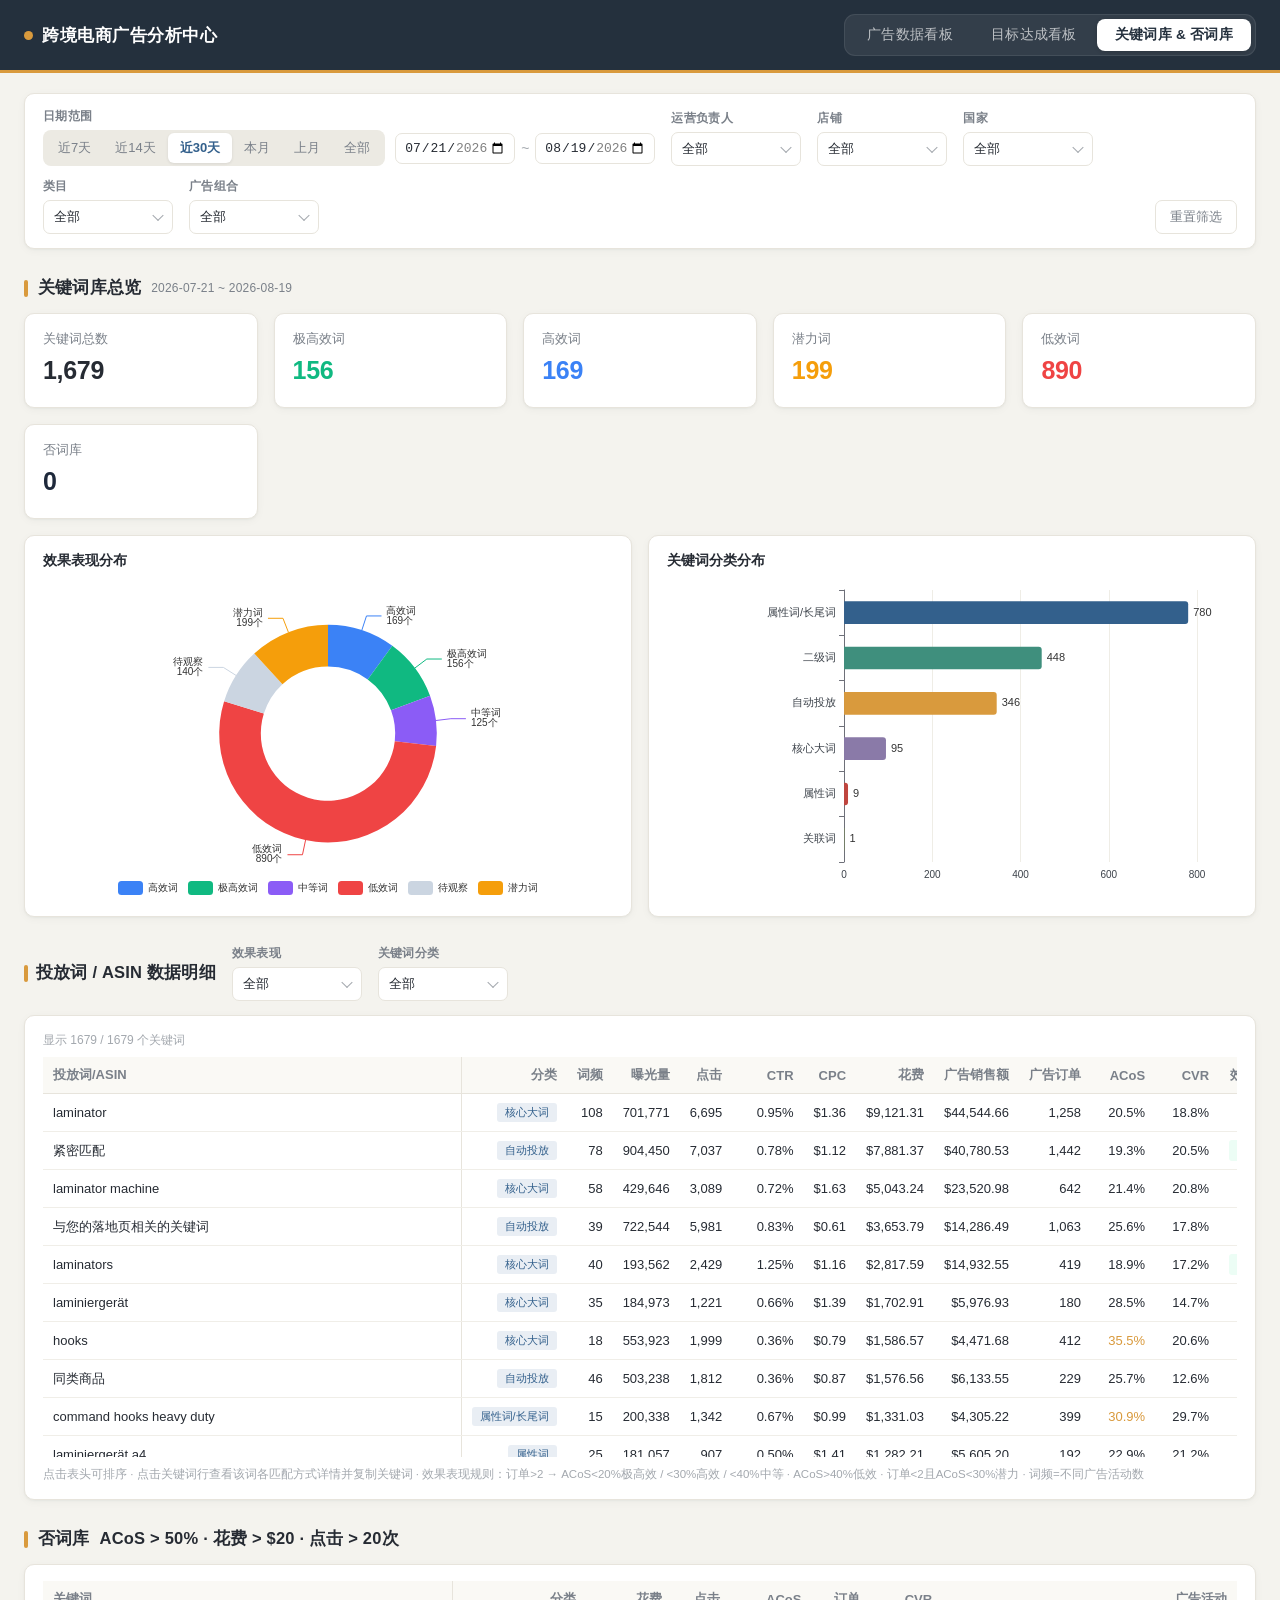
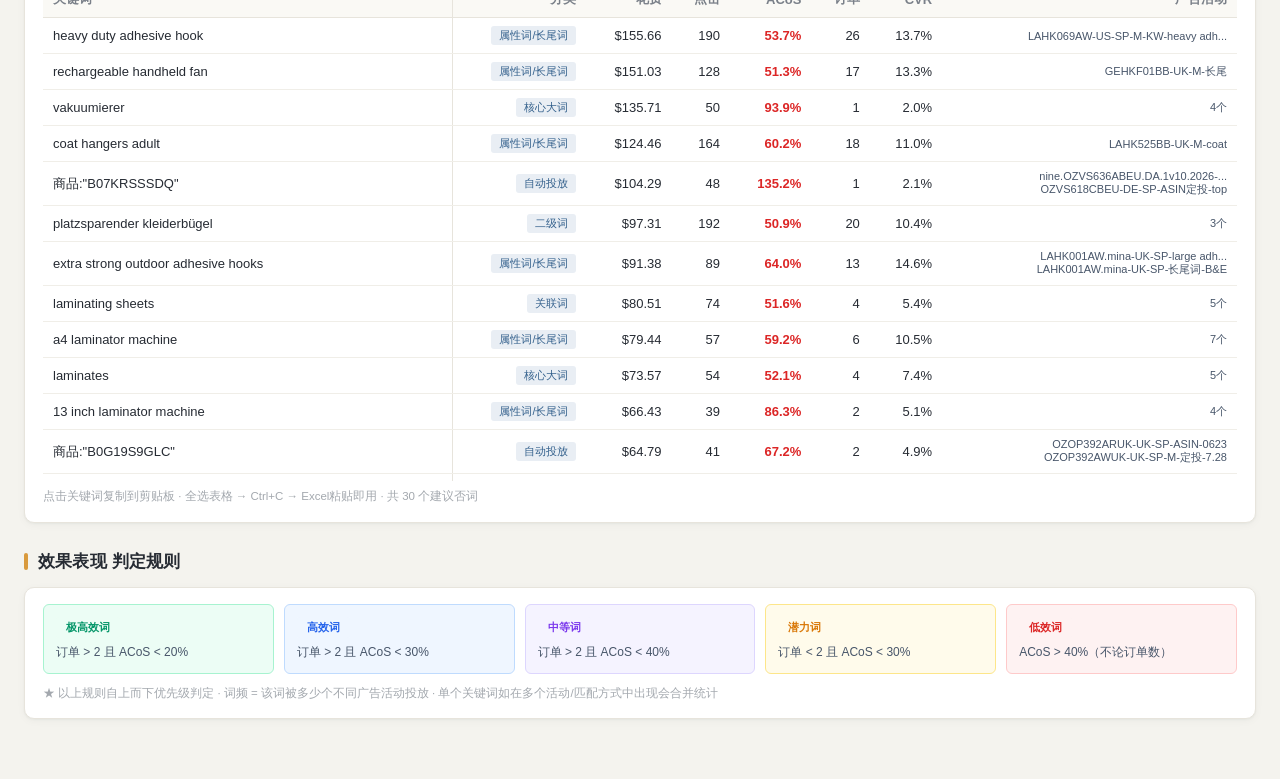
==== commit 169d5b68: "feat(keywords): 关键词库&否词库点击复制功能，更新数据至08-19 v20260821d1" ====
--- a/llm_dashboard/dashboard/keywords.html
+++ b/llm_dashboard/dashboard/keywords.html
@@ -4,7 +4,7 @@
 <meta charset="UTF-8">
 <meta name="viewport" content="width=device-width, initial-scale=1.0">
 <title>关键词库 & 否词库 · 跨境电商广告分析</title>
-<link rel="stylesheet" href="assets/common.css?v=20260819d1">
+<link rel="stylesheet" href="assets/common.css?v=20260821d1">
 <style>
   .kpi-good .k-value { color: #10b981; }
   .kpi-ok .k-value { color: #3b82f6; }
@@ -88,7 +88,7 @@
     <div class="tbl-wrap" style="max-height:400px;overflow-y:auto">
       <table class="tbl" id="tbl-kw"></table>
     </div>
-    <div class="footnote">点击表头可排序 · 点击关键词行查看该词各匹配方式详情 · 效果表现规则：订单>2 → ACoS<20%极高效 / <30%高效 / <40%中等 · ACoS>40%低效 · 订单<2且ACoS<30%潜力 · 词频=不同广告活动数</div>
+    <div class="footnote">点击表头可排序 · 点击关键词行查看该词各匹配方式详情并复制关键词 · 效果表现规则：订单>2 → ACoS<20%极高效 / <30%高效 / <40%中等 · ACoS>40%低效 · 订单<2且ACoS<30%潜力 · 词频=不同广告活动数</div>
   </div>
   <div class="card" id="kw-detail-panel" style="margin-top:12px;display:none">
     <div class="empty-tip">点击上方表格中的关键词查看该词在不同匹配方式下的表现</div>
@@ -130,9 +130,9 @@
 </div>
 
 <script src="assets/echarts.min.js"></script>
-<script src="data/kw_data.js?v=20260819d1"></script>
-<script src="data/kw_classify.js?v=20260819d1"></script>
-<script src="assets/common.js?v=20260819d1"></script>
-<script src="assets/keywords.js?v=20260819d1"></script>
+<script src="data/kw_data.js?v=20260821d1"></script>
+<script src="data/kw_classify.js?v=20260821d1"></script>
+<script src="assets/common.js?v=20260821d1"></script>
+<script src="assets/keywords.js?v=20260821d1"></script>
 </body>
 </html>
